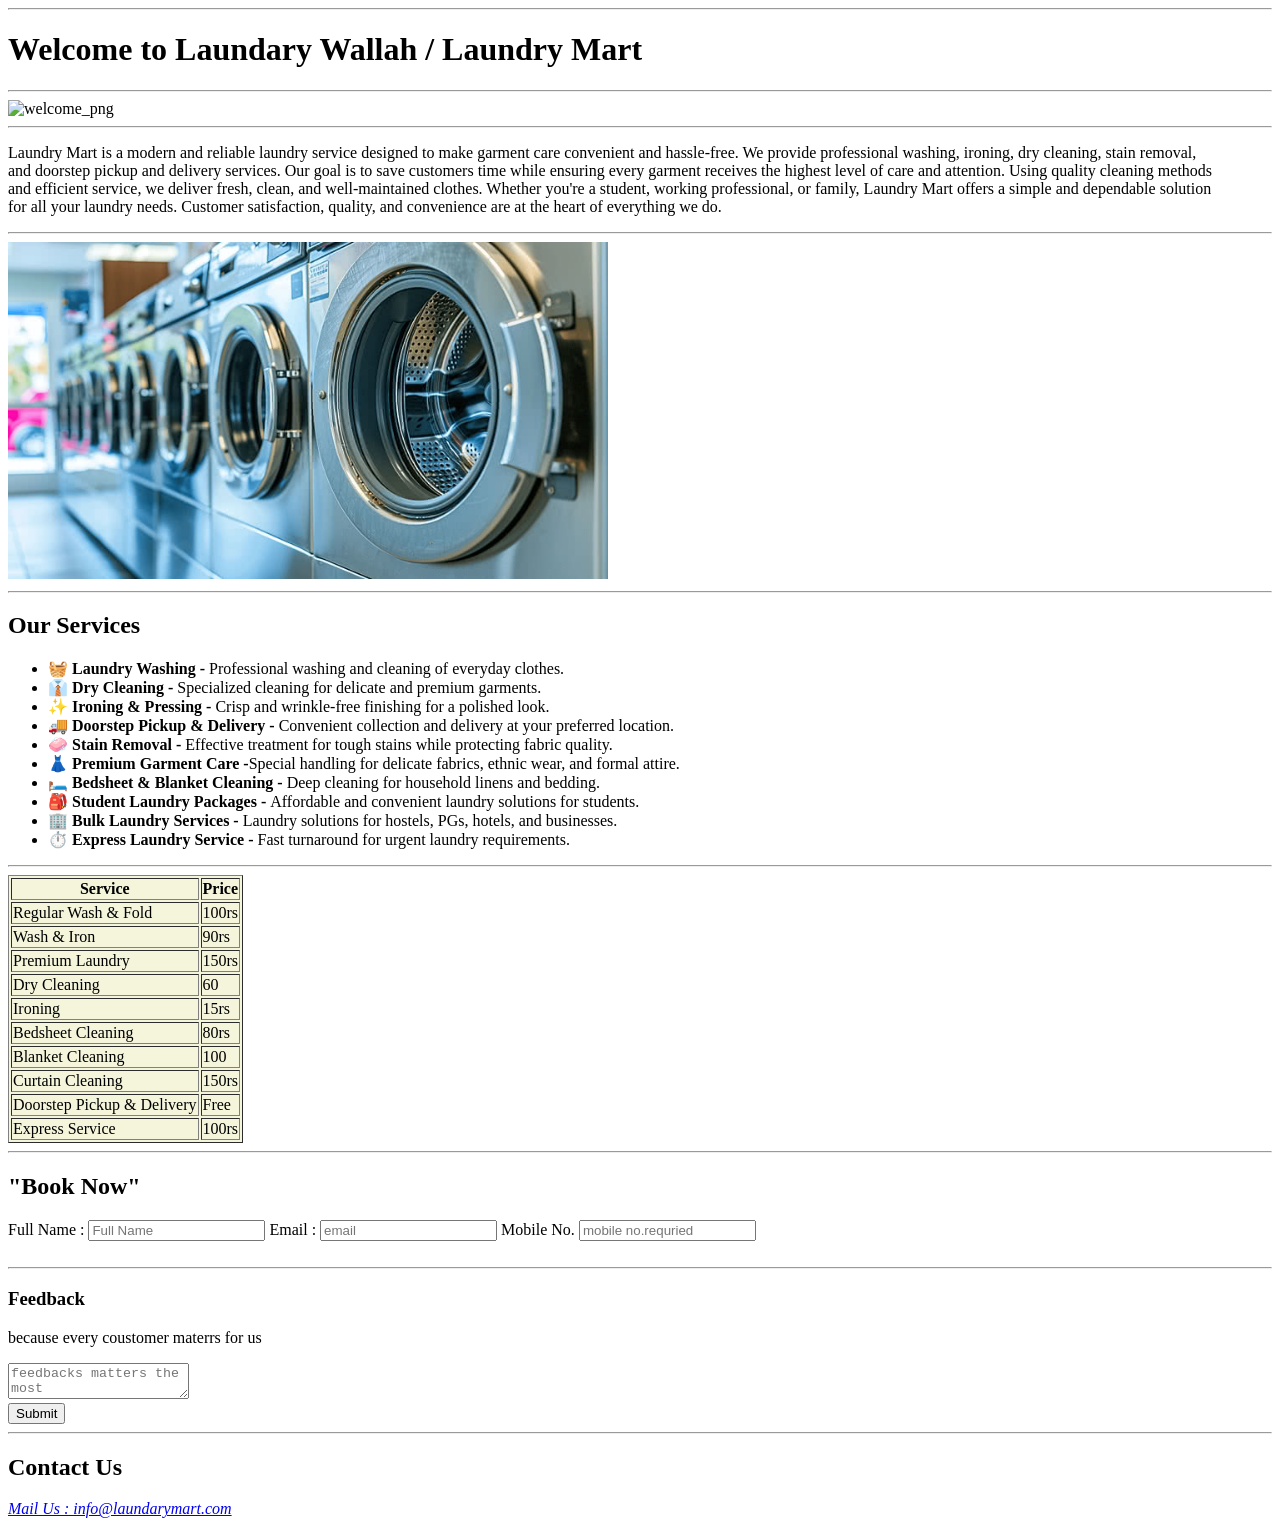
==== index.html @ b31d706a "Basic structure Added" ====
<!DOCTYPE html>
<html lang="en">
<head>
    <meta charset="UTF-8">
    <meta name="viewport" content="width=device-width, initial-scale=1.0">
    <title>Laundry Wallah</title>
</head>
<body>
    <header id="heading material">
        <hr/>
        <h1>Welcome to Laundary Wallah / Laundry Mart</h1>
        <hr/>
        <img src="https://pngimg.com/uploads/welcome/welcome_PNG18.png" alt="welcome_png" width="1400px" height="260px">
        <hr/>
    </header>
    <main>
        <section id="about section">
        <p >Laundry Mart is a modern and reliable laundry service designed to
            make garment care convenient and hassle-free.
            We provide professional washing, ironing, dry cleaning, stain removal,<br/> and doorstep pickup and delivery services. 
            Our goal is to save customers time while ensuring every garment receives the highest level of care and attention. Using quality cleaning methods<br/>
            and efficient service, we deliver fresh, clean, and well-maintained clothes. Whether you're a student, working professional, or family, Laundry Mart offers a simple and dependable solution<br/> 
            for all your laundry needs. Customer satisfaction, quality, 
            and convenience are at the heart of everything we do.
        </p>
        <hr/>
        </section>
        <section id="laundary image">
            <img src="images/pngtree-washing-machines-in-the-self-service-laundry-image_15872274.jpg" alt="our laundary image" width="600" >
            <hr/>
        </section>
        <section id="services">
            <h2>Our Services</h2>
            <ul>
                <li>🧺 <strong>Laundry Washing -</strong> Professional washing and cleaning of everyday clothes.</li>
                <li>👔 <strong>Dry Cleaning -</strong>  Specialized cleaning for delicate and premium garments.</li>
                <li>✨ <strong>Ironing & Pressing -</strong>  Crisp and wrinkle-free finishing for a polished look.</li>
                <li>🚚 <strong>Doorstep Pickup & Delivery -</strong>  Convenient collection and delivery at your preferred location.</li>
                <li>🧼 <strong>Stain Removal -</strong>  Effective treatment for tough stains while protecting fabric quality.</li>
                <li>👗 <strong>Premium Garment Care -</strong>Special handling for delicate fabrics, ethnic wear, and formal attire.</li>
                <li>🛏️ <strong>Bedsheet & Blanket Cleaning - </strong>Deep cleaning for household linens and bedding.</li>
                <li>🎒 <strong>Student Laundry Packages - </strong>Affordable and convenient laundry solutions for students.</li>
                <li>🏢 <strong>Bulk Laundry Services - </strong>Laundry solutions for hostels, PGs, hotels, and businesses.</li>
                <li>⏱️ <strong>Express Laundry Service - </strong>Fast turnaround for urgent laundry requirements.</li>
            </ul>
            <hr>
        </section>
        <section id ="price list">
            <table border="" style="background-color:beige;">
                <tr>
                    <th>Service</th>
                    <th>Price</th>
                </tr>
                <tr>
                <td>Regular Wash & Fold</td>
                <td>100rs</td>
            </tr>
            <tr>
                <td>Wash & Iron</td>
                <td>90rs</td>
            </tr>
            <tr>
                <td>Premium Laundry</td>
                <td>150rs</td>
            </tr>
            <tr>
                <td>Dry Cleaning</td>
                <td>60</td>
            </tr>
            <tr>
                <td>Ironing</td>
                <td>15rs</td>
            </tr>
            <tr>
                <td>Bedsheet Cleaning</td>
                <td>80rs</td>
            </tr>
            <tr>
                <td>Blanket Cleaning</td>
                <td>100</td>
            </tr>
            <tr>
                <td>Curtain Cleaning</td>
                <td>150rs</td>
            </tr>
            <tr>
                <td>Doorstep Pickup & Delivery</td>
                <td>Free</td>
            </tr>
            <tr>
                <td>Express Service</td>
                <td>100rs</td>
            </tr>
            </table>
            <hr>
        </section>
        <section id="Book Now">
            <h2>"Book Now"</h2>
            <form action="">
                <label for="name" > Full Name :</label>
                <input type="text" id="name" required minlength="2" maxlength="20" placeholder="Full Name">
                <label for="email">Email :</label>
                <input type="email" id="email" required placeholder="email">
                <label for="tel">Mobile No.</label>
                <input type="tel" id="tel" required placeholder="mobile no.requried">
                <br><br>
                <hr>
                <h3>Feedback</h3>
                <p>because every coustomer materrs for us</p>
                <label for="feedback"></label>
                <textarea name="" id="feedback" placeholder="feedbacks matters the most" ></textarea>
                <br>
                <input type="submit">
                <br>
                <hr>
            </form>
        </section>
    </main>
    <footer>
        <h2>Contact Us</h2>
        <a href="mailto:info@laundarymart.com"><i>Mail Us : info@laundarymart.com</i></a>
    </footer>
</body>
</html>
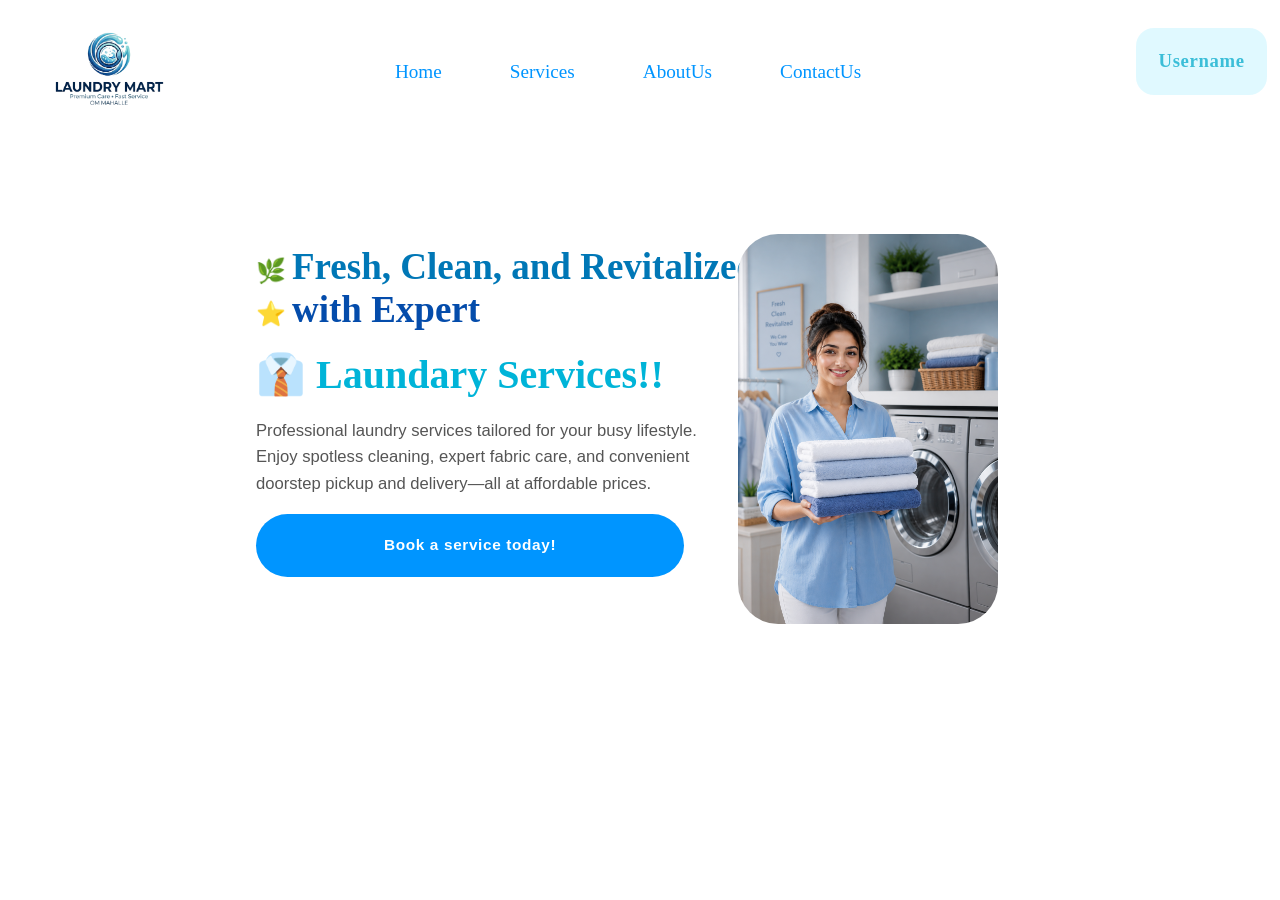
==== commit 0c0f4476: "index file change" ====
--- a/index.html
+++ b/index.html
@@ -3,122 +3,45 @@
 <head>
     <meta charset="UTF-8">
     <meta name="viewport" content="width=device-width, initial-scale=1.0">
-    <title>Laundry Wallah</title>
+    <title>Laundary Mart</title>
+    <link rel="stylesheet" href="Herosection.css">
 </head>
 <body>
-    <header id="heading material">
-        <hr/>
-        <h1>Welcome to Laundary Wallah / Laundry Mart</h1>
-        <hr/>
-        <img src="https://pngimg.com/uploads/welcome/welcome_PNG18.png" alt="welcome_png" width="1400px" height="260px">
-        <hr/>
+    <header>
+        <section id="leftright">
+            <img id="left" src="images/1logo_Image_Photoroom_.png" alt="">
+            <h3 id="right">Username</h3>
+        </section>
+        <nav>
+        <ul>
+            <li><a class="info" href="#">Home</a></li>
+            <li><a class="info" href="#">Services</a></li>
+            <li><a class="info" href="#">AboutUs</a></li>
+            <li><a class="info" href="#">ContactUs</a></li>
+        </ul>
+    </nav>
     </header>
-    <main>
-        <section id="about section">
-        <p >Laundry Mart is a modern and reliable laundry service designed to
-            make garment care convenient and hassle-free.
-            We provide professional washing, ironing, dry cleaning, stain removal,<br/> and doorstep pickup and delivery services. 
-            Our goal is to save customers time while ensuring every garment receives the highest level of care and attention. Using quality cleaning methods<br/>
-            and efficient service, we deliver fresh, clean, and well-maintained clothes. Whether you're a student, working professional, or family, Laundry Mart offers a simple and dependable solution<br/> 
-            for all your laundry needs. Customer satisfaction, quality, 
-            and convenience are at the heart of everything we do.
-        </p>
-        <hr/>
-        </section>
-        <section id="laundary image">
-            <img src="images/pngtree-washing-machines-in-the-self-service-laundry-image_15872274.jpg" alt="our laundary image" width="600" >
-            <hr/>
-        </section>
-        <section id="services">
-            <h2>Our Services</h2>
-            <ul>
-                <li>🧺 <strong>Laundry Washing -</strong> Professional washing and cleaning of everyday clothes.</li>
-                <li>👔 <strong>Dry Cleaning -</strong>  Specialized cleaning for delicate and premium garments.</li>
-                <li>✨ <strong>Ironing & Pressing -</strong>  Crisp and wrinkle-free finishing for a polished look.</li>
-                <li>🚚 <strong>Doorstep Pickup & Delivery -</strong>  Convenient collection and delivery at your preferred location.</li>
-                <li>🧼 <strong>Stain Removal -</strong>  Effective treatment for tough stains while protecting fabric quality.</li>
-                <li>👗 <strong>Premium Garment Care -</strong>Special handling for delicate fabrics, ethnic wear, and formal attire.</li>
-                <li>🛏️ <strong>Bedsheet & Blanket Cleaning - </strong>Deep cleaning for household linens and bedding.</li>
-                <li>🎒 <strong>Student Laundry Packages - </strong>Affordable and convenient laundry solutions for students.</li>
-                <li>🏢 <strong>Bulk Laundry Services - </strong>Laundry solutions for hostels, PGs, hotels, and businesses.</li>
-                <li>⏱️ <strong>Express Laundry Service - </strong>Fast turnaround for urgent laundry requirements.</li>
-            </ul>
-            <hr>
-        </section>
-        <section id ="price list">
-            <table border="" style="background-color:beige;">
-                <tr>
-                    <th>Service</th>
-                    <th>Price</th>
-                </tr>
-                <tr>
-                <td>Regular Wash & Fold</td>
-                <td>100rs</td>
-            </tr>
-            <tr>
-                <td>Wash & Iron</td>
-                <td>90rs</td>
-            </tr>
-            <tr>
-                <td>Premium Laundry</td>
-                <td>150rs</td>
-            </tr>
-            <tr>
-                <td>Dry Cleaning</td>
-                <td>60</td>
-            </tr>
-            <tr>
-                <td>Ironing</td>
-                <td>15rs</td>
-            </tr>
-            <tr>
-                <td>Bedsheet Cleaning</td>
-                <td>80rs</td>
-            </tr>
-            <tr>
-                <td>Blanket Cleaning</td>
-                <td>100</td>
-            </tr>
-            <tr>
-                <td>Curtain Cleaning</td>
-                <td>150rs</td>
-            </tr>
-            <tr>
-                <td>Doorstep Pickup & Delivery</td>
-                <td>Free</td>
-            </tr>
-            <tr>
-                <td>Express Service</td>
-                <td>100rs</td>
-            </tr>
-            </table>
-            <hr>
-        </section>
-        <section id="Book Now">
-            <h2>"Book Now"</h2>
-            <form action="">
-                <label for="name" > Full Name :</label>
-                <input type="text" id="name" required minlength="2" maxlength="20" placeholder="Full Name">
-                <label for="email">Email :</label>
-                <input type="email" id="email" required placeholder="email">
-                <label for="tel">Mobile No.</label>
-                <input type="tel" id="tel" required placeholder="mobile no.requried">
-                <br><br>
-                <hr>
-                <h3>Feedback</h3>
-                <p>because every coustomer materrs for us</p>
-                <label for="feedback"></label>
-                <textarea name="" id="feedback" placeholder="feedbacks matters the most" ></textarea>
-                <br>
-                <input type="submit">
-                <br>
-                <hr>
-            </form>
-        </section>
-    </main>
-    <footer>
-        <h2>Contact Us</h2>
-        <a href="mailto:info@laundarymart.com"><i>Mail Us : info@laundarymart.com</i></a>
-    </footer>
+    <section id="Hero">
+        <div id="heroleft">
+            <h1>🌿 <span style="color: #0077b6;font-size: 37px;">Fresh, Clean, and Revitalized</span><br>⭐
+                <span style="color: #044cab ;font-size: 37px;">with Expert</span> </h1>
+            <h2>
+                <span style="color: #00b4d8; font-size: 40px;">👔 Laundary Services!!</span>
+            </h2>
+
+            <p><span style="font-family: 'Poppins', sans-serif;font-size: 1.3vw;
+
+    color: #555;
+
+    line-height: 1.6;">Professional laundry services tailored for your busy lifestyle. 
+                <br>Enjoy spotless cleaning, expert fabric care, and convenient
+                <br> doorstep pickup and delivery—all at affordable prices.</span>
+            </p>
+            <button id="btn">Book a service today!</button>
+        </div>
+        <div id="heroright">
+            <img style="border-radius: 40px;" src="images/image.png" width="260"; alt="laundaryservicephoto">
+        </div>
+    </section>
 </body>
 </html>
--- a/Herosection.css
+++ b/Herosection.css
@@ -0,0 +1,62 @@
+ul{
+    list-style: none;
+    text-align: center;
+    block-size: 40px;
+}
+li{
+    display: inline-block;
+    margin-top: 5vh;
+    margin-right :5vw; 
+    margin-bottom: 0vh;
+    font-size: 1.5vw;
+   
+}
+/* *{
+    background-color: rgb(230, 243, 255);
+} */
+.info{
+    color: #0095ff;
+    text-decoration: none;
+}
+#left{
+    width: 15vw;
+    position: absolute;
+    top: 2vh;
+    left: 1vw;
+    bottom: 0vw;
+}
+li>a:hover{
+    color: red;
+}
+#right{
+    position: absolute;
+    top: 1vh;
+    right: 1vw;
+    padding: 2.5vh;
+    /* border: solid; */
+    color:#3bbed8 ;
+    background-color:#dcf9ffdf;
+    border-radius: 2vb;
+    letter-spacing: 0.05vw;
+}
+#heroleft{
+    position: absolute;
+    top: 25vh;
+    left: 20vw;
+}
+#heroright{
+    position: absolute;
+    right: 22vw;
+    top: 26vh;
+}
+#btn{
+    padding: 2.5vh 10vw;
+    background-color: #0095ff;
+    border: none;
+    border-radius: 5vw;
+    font-family: 'Poppins', sans-serif;
+    font-size: 1.2vw;
+    font-weight: 600;
+    letter-spacing: 0.05vw;
+    color: white;
+}
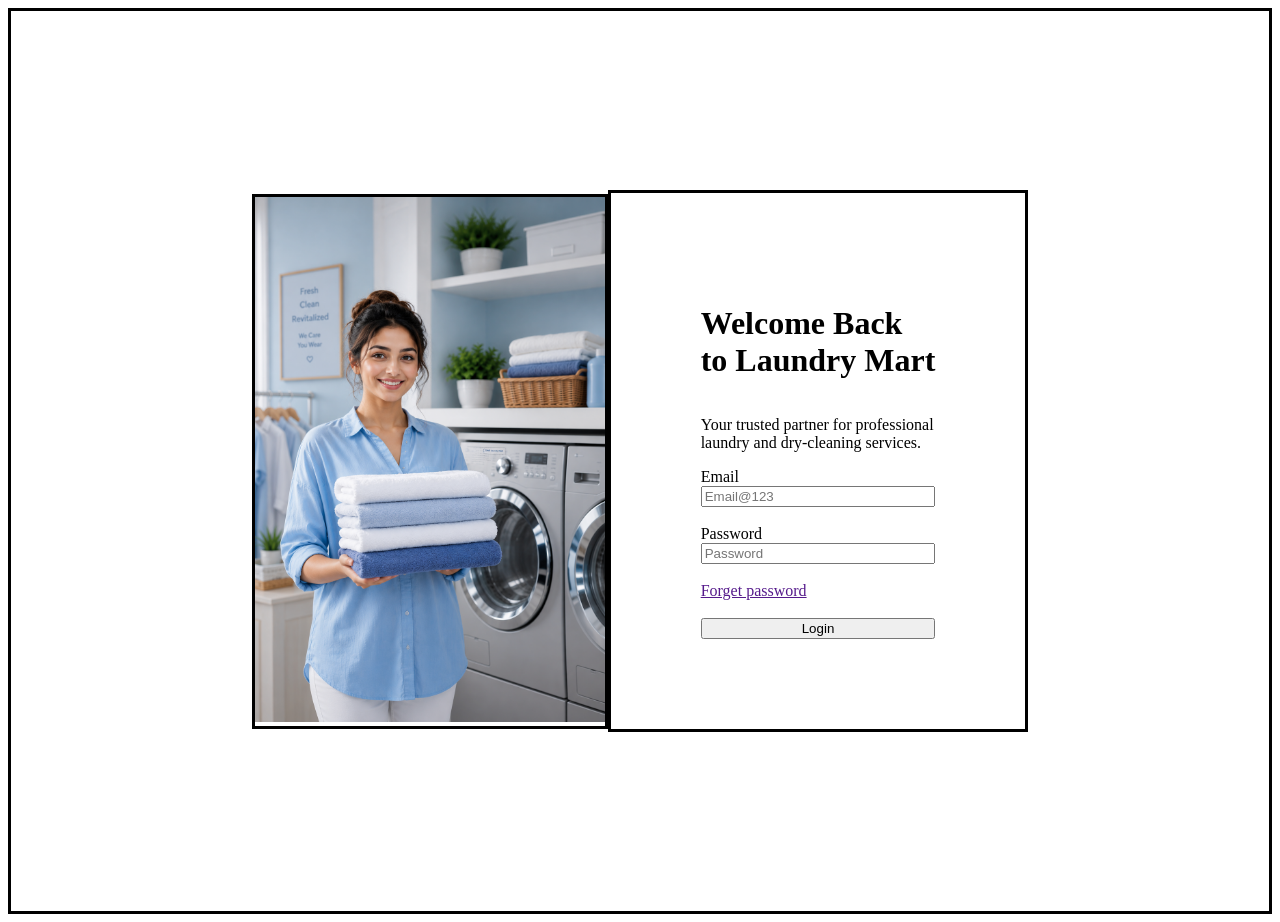
==== commit 5e839c81: "login page added" ====
--- a/index.html
+++ b/index.html
@@ -3,45 +3,27 @@
 <head>
     <meta charset="UTF-8">
     <meta name="viewport" content="width=device-width, initial-scale=1.0">
-    <title>Laundary Mart</title>
-    <link rel="stylesheet" href="Herosection.css">
+    <title>Login Page</title>
+    <link rel="stylesheet" href="Loginpage.css">
 </head>
 <body>
-    <header>
-        <section id="leftright">
-            <img id="left" src="images/1logo_Image_Photoroom_.png" alt="">
-            <h3 id="right">Username</h3>
-        </section>
-        <nav>
-        <ul>
-            <li><a class="info" href="#">Home</a></li>
-            <li><a class="info" href="#">Services</a></li>
-            <li><a class="info" href="#">AboutUs</a></li>
-            <li><a class="info" href="#">ContactUs</a></li>
-        </ul>
-    </nav>
-    </header>
-    <section id="Hero">
-        <div id="heroleft">
-            <h1>🌿 <span style="color: #0077b6;font-size: 37px;">Fresh, Clean, and Revitalized</span><br>⭐
-                <span style="color: #044cab ;font-size: 37px;">with Expert</span> </h1>
-            <h2>
-                <span style="color: #00b4d8; font-size: 40px;">👔 Laundary Services!!</span>
-            </h2>
-
-            <p><span style="font-family: 'Poppins', sans-serif;font-size: 1.3vw;
-
-    color: #555;
-
-    line-height: 1.6;">Professional laundry services tailored for your busy lifestyle. 
-                <br>Enjoy spotless cleaning, expert fabric care, and convenient
-                <br> doorstep pickup and delivery—all at affordable prices.</span>
-            </p>
-            <button id="btn">Book a service today!</button>
+    <div class="container">
+        <div class="box" id="Left" ><img width="350vh" src="images/image.png" alt=""></div>
+        <div class="box" id="Right" >
+            <form id="form" action="">
+                <h1 id="logintitle">Welcome Back <br>to Laundry Mart</h1>
+                <p id="loginp">Your trusted partner for professional <br> laundry and dry-cleaning services.</p>
+                <label for="email">Email</label>
+                <input placeholder="Email@123" type="email"/>
+                <br>
+                <label for="password" >Password</label>
+                <input placeholder="Password" type="password">
+                <br>
+                <a href="">Forget password</a>
+                <br>
+                <button>Login</button>
+            </form>
         </div>
-        <div id="heroright">
-            <img style="border-radius: 40px;" src="images/image.png" width="260"; alt="laundaryservicephoto">
-        </div>
-    </section>
+    </div>
 </body>
 </html>
--- a/Loginpage.css
+++ b/Loginpage.css
@@ -0,0 +1,25 @@
+.container{
+    min-height: 100vh;
+    display:flex;
+    justify-content:center;
+    border: solid;
+    align-items: center;
+}
+#Left{
+    border: solid;
+    
+}
+
+#Right{
+    border: solid;
+    flex-direction: column;
+    flex-wrap: wrap;
+}
+#form{
+    display: flex;
+    flex-direction: column;
+    padding: 10vh;
+}
+#logintitle{
+    align-self: flex-start;
+}
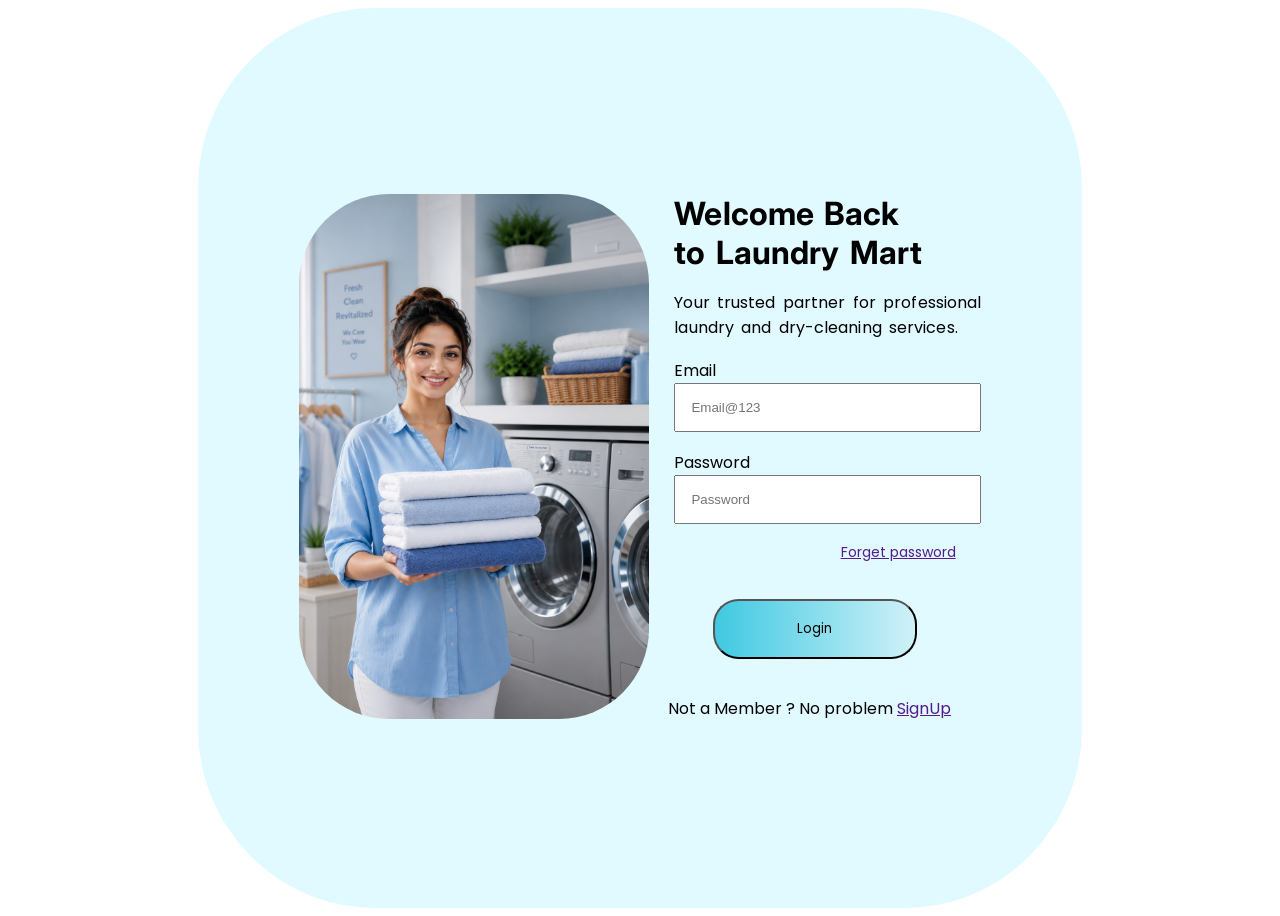
==== commit 8abcd3ca: "login page added" ====
--- a/index.html
+++ b/index.html
@@ -4,24 +4,26 @@
     <meta charset="UTF-8">
     <meta name="viewport" content="width=device-width, initial-scale=1.0">
     <title>Login Page</title>
+    <link href="https://fonts.googleapis.com/css2?family=Inter:wght@400;500;600&family=Poppins:wght@500;600;700&display=swap" rel="stylesheet">
     <link rel="stylesheet" href="Loginpage.css">
 </head>
 <body>
     <div class="container">
-        <div class="box" id="Left" ><img width="350vh" src="images/image.png" alt=""></div>
+        <div class="box" id="Left" ><img width="350" style="border-radius: 10vh;" src="images/image.png" alt=""></div>
         <div class="box" id="Right" >
             <form id="form" action="">
                 <h1 id="logintitle">Welcome Back <br>to Laundry Mart</h1>
                 <p id="loginp">Your trusted partner for professional <br> laundry and dry-cleaning services.</p>
-                <label for="email">Email</label>
-                <input placeholder="Email@123" type="email"/>
+                <label id="fl" for="email">Email</label>
+                <input id="ff" placeholder="Email@123" type="email" required/>
                 <br>
-                <label for="password" >Password</label>
-                <input placeholder="Password" type="password">
+                <label id="fl" for="password" >Password</label>
+                <input id="ff" placeholder="Password" type="password" required>
                 <br>
-                <a href="">Forget password</a>
+                <a id="an" href="">Forget password</a>
                 <br>
-                <button>Login</button>
+                <button id="btn">Login</button>
+                <p id="signupp">Not a Member ? No problem <a href="">SignUp</a> </p>
             </form>
         </div>
     </div>
--- a/Loginpage.css
+++ b/Loginpage.css
@@ -1,25 +1,63 @@
+
 .container{
     min-height: 100vh;
     display:flex;
     justify-content:center;
-    border: solid;
     align-items: center;
+    width: 70%;
+    margin: auto;
+    background-color: #e0faff;
+    border-radius: 20%;
 }
-#Left{
-    border: solid;
-    
-}
-
 #Right{
-    border: solid;
+    border-radius: 5%;
+    display: flex;
     flex-direction: column;
-    flex-wrap: wrap;
+    justify-content: flex-start;
 }
 #form{
     display: flex;
     flex-direction: column;
-    padding: 10vh;
 }
 #logintitle{
-    align-self: flex-start;
+    margin: 2vh 2vw 0;
+    letter-spacing: 0.005rem;
+    word-spacing: 0.20rem;
+    font-family: 'Inter', sans-serif;
 }
+#signupp{
+    margin: 1.5vw;
+    font-family: 'Poppins', sans-serif;
+}
+
+#loginp{
+    margin: 2vh 0vw 2vh 2vw;
+    font-family:Georgia, 'Times New Roman', Times, serif;
+    text-align: justify;
+    letter-spacing: 0.005rem;
+    word-spacing: 0.20rem;
+    font-family: 'Poppins', sans-serif;
+}
+#ff{
+    margin-left:2vw;
+    padding: 15px;
+    word-wrap: none;
+}
+#fl{
+    margin-left:2vw;
+    font-family: 'Poppins', sans-serif;
+    font-size: 16px;
+}
+#an{
+    align-self: flex-end;
+    margin-right: 2vw;
+    font-family: 'Poppins', sans-serif;
+    font-size: 14px;
+}
+#btn{
+    margin: 2vh 5vw;
+    padding: 2vh 5vw;
+    border-radius: 2vw;
+    font-family: 'Poppins', sans-serif;
+    background:linear-gradient(to right ,#3fc9e1,#d0f1f7)
+}
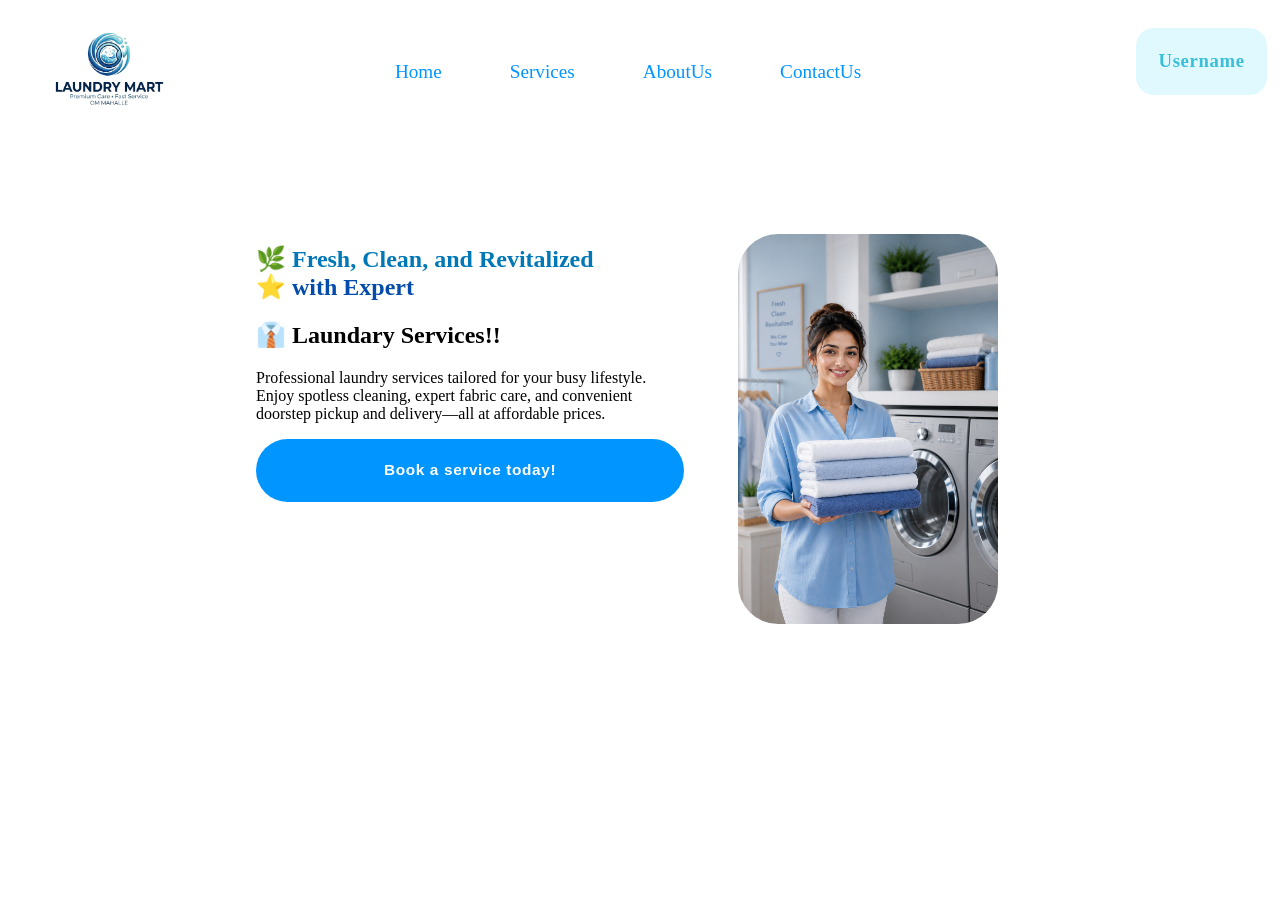
==== commit f3c757d3: "CSS Media Query for Mobile Devices" ====
--- a/index.html
+++ b/index.html
@@ -3,29 +3,39 @@
 <head>
     <meta charset="UTF-8">
     <meta name="viewport" content="width=device-width, initial-scale=1.0">
-    <title>Login Page</title>
-    <link href="https://fonts.googleapis.com/css2?family=Inter:wght@400;500;600&family=Poppins:wght@500;600;700&display=swap" rel="stylesheet">
-    <link rel="stylesheet" href="Loginpage.css">
+    <title>Laundary Mart</title>
+    <link rel="stylesheet" href="Herosection.css">
 </head>
 <body>
-    <div class="container">
-        <div class="box" id="Left" ><img width="350" style="border-radius: 10vh;" src="images/image.png" alt=""></div>
-        <div class="box" id="Right" >
-            <form id="form" action="">
-                <h1 id="logintitle">Welcome Back <br>to Laundry Mart</h1>
-                <p id="loginp">Your trusted partner for professional <br> laundry and dry-cleaning services.</p>
-                <label id="fl" for="email">Email</label>
-                <input id="ff" placeholder="Email@123" type="email" required/>
-                <br>
-                <label id="fl" for="password" >Password</label>
-                <input id="ff" placeholder="Password" type="password" required>
-                <br>
-                <a id="an" href="">Forget password</a>
-                <br>
-                <button id="btn">Login</button>
-                <p id="signupp">Not a Member ? No problem <a href="">SignUp</a> </p>
-            </form>
+    <header>
+        <section id="leftright">
+            <img id="left" src="images/1logo_Image_Photoroom_.png" alt="">
+            <h3 id="right">Username</h3>
+        </section>
+        <nav>
+        <ul>
+            <li><a class="info" href="#">Home</a></li>
+            <li><a class="info" href="#">Services</a></li>
+            <li><a class="info" href="#">AboutUs</a></li>
+            <li><a class="info" href="#">ContactUs</a></li>
+        </ul>
+    </nav>
+    </header>
+    <section id="Hero">
+        <div id="heroleft">
+            <h1>🌿 <span style="color: #0077b6;">Fresh, Clean, and Revitalized</span><br>⭐
+                <span style="color: #044cab;">with Expert</span> </h1>
+            <h2>👔 Laundary Services!!</h2>
+            <p>Professional laundry services 
+                tailored for your busy lifestyle. 
+                <br>Enjoy spotless cleaning, expert fabric care, and convenient
+                <br> doorstep pickup and delivery—all at affordable prices.
+            </p>
+            <button id="btn">Book a service today!</button>
         </div>
-    </div>
+        <div id="heroright">
+            <img style="border-radius: 40px;" src="images/image.png" width="260"; alt="laundaryservicephoto">
+        </div>
+    </section>
 </body>
 </html>
--- a/Herosection.css
+++ b/Herosection.css
@@ -0,0 +1,287 @@
+ul{
+    list-style: none;
+    text-align: center;
+    block-size: 40px;
+}
+li{
+    display: inline-block;
+    margin-top: 5vh;
+    margin-right :5vw; 
+    margin-bottom: 0vh;
+    font-size: 1.5vw;
+}
+/* *{
+    background-color: rgb(230, 243, 255);
+} */
+.info{
+    color: #0095ff;
+    text-decoration: none;
+}
+#left{
+    width: 15vw;
+    position: absolute;
+    top: 2vh;
+    left: 1vw;
+    bottom: 0vw;
+}
+li>a:hover{
+    color: red;
+}
+#right{
+    position: absolute;
+    top: 1vh;
+    right: 1vw;
+    padding: 2.5vh;
+    /* border: solid; */
+    color:#3bbed8 ;
+    background-color:#dcf9ffdf;
+    border-radius: 2vb;
+    letter-spacing: 0.05vw;
+}
+#heroleft{
+    position: absolute;
+    top: 25vh;
+    left: 20vw;
+}
+#heroright{
+    position: absolute;
+    right: 22vw;
+    top: 26vh;
+}
+#btn{
+    padding: 2.5vh 10vw;
+    background-color: #0095ff;
+    border: none;
+    border-radius: 5vw;
+    font-family: 'Poppins', sans-serif;
+    font-size: 1.2vw;
+    font-weight: 600;
+    letter-spacing: 0.05vw;
+    color: white;
+}
+/* Laptop view */
+@media (min-width : 992px) and (max-width : 1199px) { /* tablet view*/
+    ul{
+    list-style: none;
+    text-align: center;
+    block-size: 40px;
+    }
+
+    li{
+    display: inline-block;
+    margin-top: 5vh;
+    margin-right :5vw; 
+    margin-bottom: 0vh;
+    font-size: 2vw;
+    }
+
+    #right{
+    position: absolute;
+    top: 1vh;
+    right: 1vw;
+    padding: 2vh;
+    /* border: solid; */
+    color:#3bbed8 ;
+    background-color:#dcf9ffdf;
+    border-radius: 2vb;
+    letter-spacing: 0.05vw;
+    }
+
+    #heroright{
+    position: absolute;
+    right: 10vw;
+    top: 26vh;
+    }
+
+    #heroleft{
+    position: absolute;
+    top: 25vh;
+    left: 10vw;
+}
+}
+
+/* tablet view*/
+@media (min-width : 768px) and (max-width : 991px) { 
+    ul{
+    list-style: none;
+    text-align: center;
+    block-size: 40px;
+    }
+
+    li{
+    display: inline-block;
+    margin-top: 5vh;
+    margin-right :5vw; 
+    margin-bottom: 0vh;
+    font-size: 2vw;
+    }
+
+    #right{
+    position: absolute;
+    top: 1vh;
+    right: 1vw;
+    padding: 2vh;
+    /* border: solid; */
+    color:#3bbed8 ;
+    background-color:#dcf9ffdf;
+    border-radius: 2vb;
+    letter-spacing: 0.05vw;
+    }
+
+    #heroright{
+    position: absolute;
+    right: 2vw;
+    top: 26vh;
+    }
+
+    #heroleft{
+    position: absolute;
+    top: 25vh;
+    left: 2vw;
+}
+}
+
+/* Large mobile */
+@media (min-width : 577px) and (max-width : 767px) { 
+     ul{
+    list-style: none;
+    text-align: center;
+    block-size: 0px;
+    }
+
+    li{
+    display: none;
+    margin-top: 0vh;
+    margin-right :0vw; 
+    margin-bottom: 0vh;
+    font-size: 0vw;
+    }
+    #leftright{
+        display: flex;
+        align-items: center;
+        justify-content: space-between;
+    }
+
+#left, #right{
+    position: static;
+}
+
+    #right{
+    display: flex;
+    color:#3bbed8 ;
+    background-color:#dcf9ffdf;
+    border-radius: 2vb;
+    letter-spacing: 0.05vw;
+    }
+
+    #left{
+    width: 100px;
+    display: flex;
+    justify-content: center;
+    flex-direction: row;
+    padding: 5px 0 0 0;
+    }
+    #Hero{
+        display: flex;
+        flex-direction: column;
+    }
+    #heroright{
+        margin-top: 5%;
+        position: static;
+        margin-left: 50px;
+    }
+
+    #heroleft{
+        margin-top: 0%;
+        position: static;
+    }
+    #heroleft h1{
+        font-size:27px;
+    }
+
+    #heroleft h2{
+        margin-top: 2px;
+        font-size: 27px;
+        color: #00b4d8;
+    }
+    #heroleft p{
+        font-family: 'Poppins', sans-serif;
+        font-size:12px;
+        color: #555;line-height: 1.6;
+    }
+    #btn{
+        font-size: 15px;
+    }
+}
+/* Mobile */
+@media (min-width : 320px) and (max-width : 576px) { 
+    ul{
+    list-style: none;
+    text-align: center;
+    block-size: 0px;
+    }
+
+    li{
+    display: none;
+    margin-top: 0vh;
+    margin-right :0vw; 
+    margin-bottom: 0vh;
+    font-size: 0vw;
+    }
+    #leftright{
+        display: flex;
+        align-items: center;
+        justify-content: space-between;
+    }
+
+#left, #right{
+    position: static;
+}
+
+    #right{
+    display: flex;
+    color:#3bbed8 ;
+    background-color:#dcf9ffdf;
+    border-radius: 2vb;
+    letter-spacing: 0.05vw;
+    }
+
+    #left{
+    width: 100px;
+    display: flex;
+    justify-content: center;
+    flex-direction: row;
+    padding: 5px 0 0 0;
+    }
+    #Hero{
+        display: flex;
+        flex-direction: column;
+    }
+    #heroright{
+        margin-top: 5%;
+        position: static;
+        margin-left: 50px;
+    }
+
+    #heroleft{
+        margin-top: 0%;
+        position: static;
+    }
+    #heroleft h1{
+        font-size:27px;
+    }
+
+    #heroleft h2{
+        margin-top: 2px;
+        font-size: 27px;
+        color: #00b4d8;
+    }
+    #heroleft p{
+        font-family: 'Poppins', sans-serif;
+        font-size:12px;
+        color: #555;line-height: 1.6;
+    }
+    #btn{
+        font-size: 15px;
+    }
+}
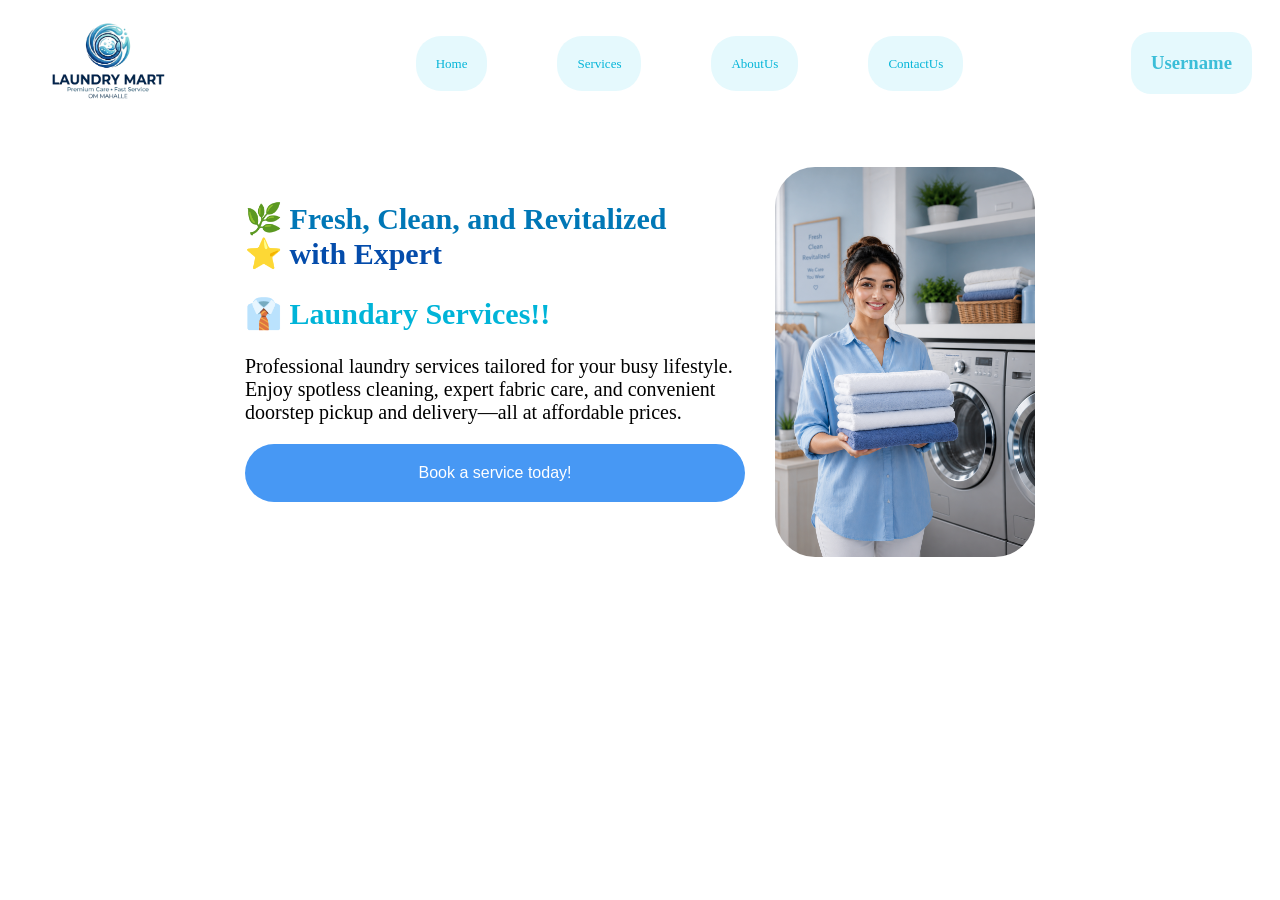
==== commit 74b15cd1: "button transisiton added" ====
--- a/index.html
+++ b/index.html
@@ -10,8 +10,7 @@
     <header>
         <section id="leftright">
             <img id="left" src="images/1logo_Image_Photoroom_.png" alt="">
-            <h3 id="right">Username</h3>
-        </section>
+          
         <nav>
         <ul>
             <li><a class="info" href="#">Home</a></li>
@@ -20,8 +19,13 @@
             <li><a class="info" href="#">ContactUs</a></li>
         </ul>
     </nav>
+    <h3 id="right">Username</h3>
+    </section>
     </header>
+
+
     <section id="Hero">
+
         <div id="heroleft">
             <h1>🌿 <span style="color: #0077b6;">Fresh, Clean, and Revitalized</span><br>⭐
                 <span style="color: #044cab;">with Expert</span> </h1>
@@ -33,9 +37,13 @@
             </p>
             <button id="btn">Book a service today!</button>
         </div>
+
+
         <div id="heroright">
-            <img style="border-radius: 40px;" src="images/image.png" width="260"; alt="laundaryservicephoto">
+            <img id="img" style="border-radius: 40px;" src="images/image.png" width="260"; alt="laundaryservicephoto">
         </div>
+
     </section>
+    
 </body>
 </html>
--- a/Herosection.css
+++ b/Herosection.css
@@ -1,65 +1,89 @@
+/* Laptop view */
+#leftright{
+    display: flex;
+    align-items: center;
+}
+#left{
+    width: 200px;
+}
+#right{
+    margin-left: auto;
+    margin-right: 20px;
+    padding: 20px;
+    border-radius: 20px;
+    color:#3bbed8;
+    background-color: #e5f9fd;
+}
+nav{
+    flex:1;
+}
 ul{
-    list-style: none;
-    text-align: center;
-    block-size: 40px;
-}
-li{
-    display: inline-block;
-    margin-top: 5vh;
-    margin-right :5vw; 
-    margin-bottom: 0vh;
-    font-size: 1.5vw;
-}
-/* *{
-    background-color: rgb(230, 243, 255);
-} */
+    display: flex;
+    justify-content:center;
+    gap: 70px;
+    list-style: none;
+    
+    font-family: Georgia, 'Times New Roman', Times, serif; ;
+}
+.info:hover{
+    color: red;
+    transition: 0.5s;
+    text-decoration: none;
+    cursor: pointer;
+    transform: scaleY(1);
+}
 .info{
-    color: #0095ff;
+    padding: 20px;
+    font-size: small;
+    background-color:  #e5f9fd;
+    border-radius: 25px;
     text-decoration: none;
-}
-#left{
-    width: 15vw;
-    position: absolute;
-    top: 2vh;
-    left: 1vw;
-    bottom: 0vw;
-}
-li>a:hover{
-    color: red;
-}
-#right{
-    position: absolute;
-    top: 1vh;
-    right: 1vw;
-    padding: 2.5vh;
-    /* border: solid; */
-    color:#3bbed8 ;
-    background-color:#dcf9ffdf;
-    border-radius: 2vb;
-    letter-spacing: 0.05vw;
-}
+    color:#05b5d8;
+    transition-duration: 0.5s;
+}
+
+#Hero{
+    display: flex;
+    align-items: center;
+    justify-content: center;
+}
+
 #heroleft{
-    position: absolute;
-    top: 25vh;
-    left: 20vw;
+    font-size: 20px;
+
+}
+#heroleft h2{
+     color: #00b4d8
 }
 #heroright{
-    position: absolute;
-    right: 22vw;
-    top: 26vh;
+    margin-top: 50px;
+    margin-left: 30px;
+   
 }
 #btn{
-    padding: 2.5vh 10vw;
-    background-color: #0095ff;
+    padding: 20px;
+    width: 500px;
+    border-radius: 35px;
+    font-size:medium;
+    font-family:'Segoe UI', Tahoma, Geneva, Verdana, sans-serif;
+    background-color:#4798f4;
+    color: white;
+    transition-duration: 0.5s;
     border: none;
-    border-radius: 5vw;
-    font-family: 'Poppins', sans-serif;
-    font-size: 1.2vw;
-    font-weight: 600;
-    letter-spacing: 0.05vw;
-    color: white;
-}
-/* Laptop view */
+}
+#btn:hover{
+    transform: rotate(-4deg);
+}
+
+
+
+
+
+
+
+
+
+
 @media (min-width : 992px) and (max-width : 1199px) { /* tablet view*/
     ul{
     list-style: none;
